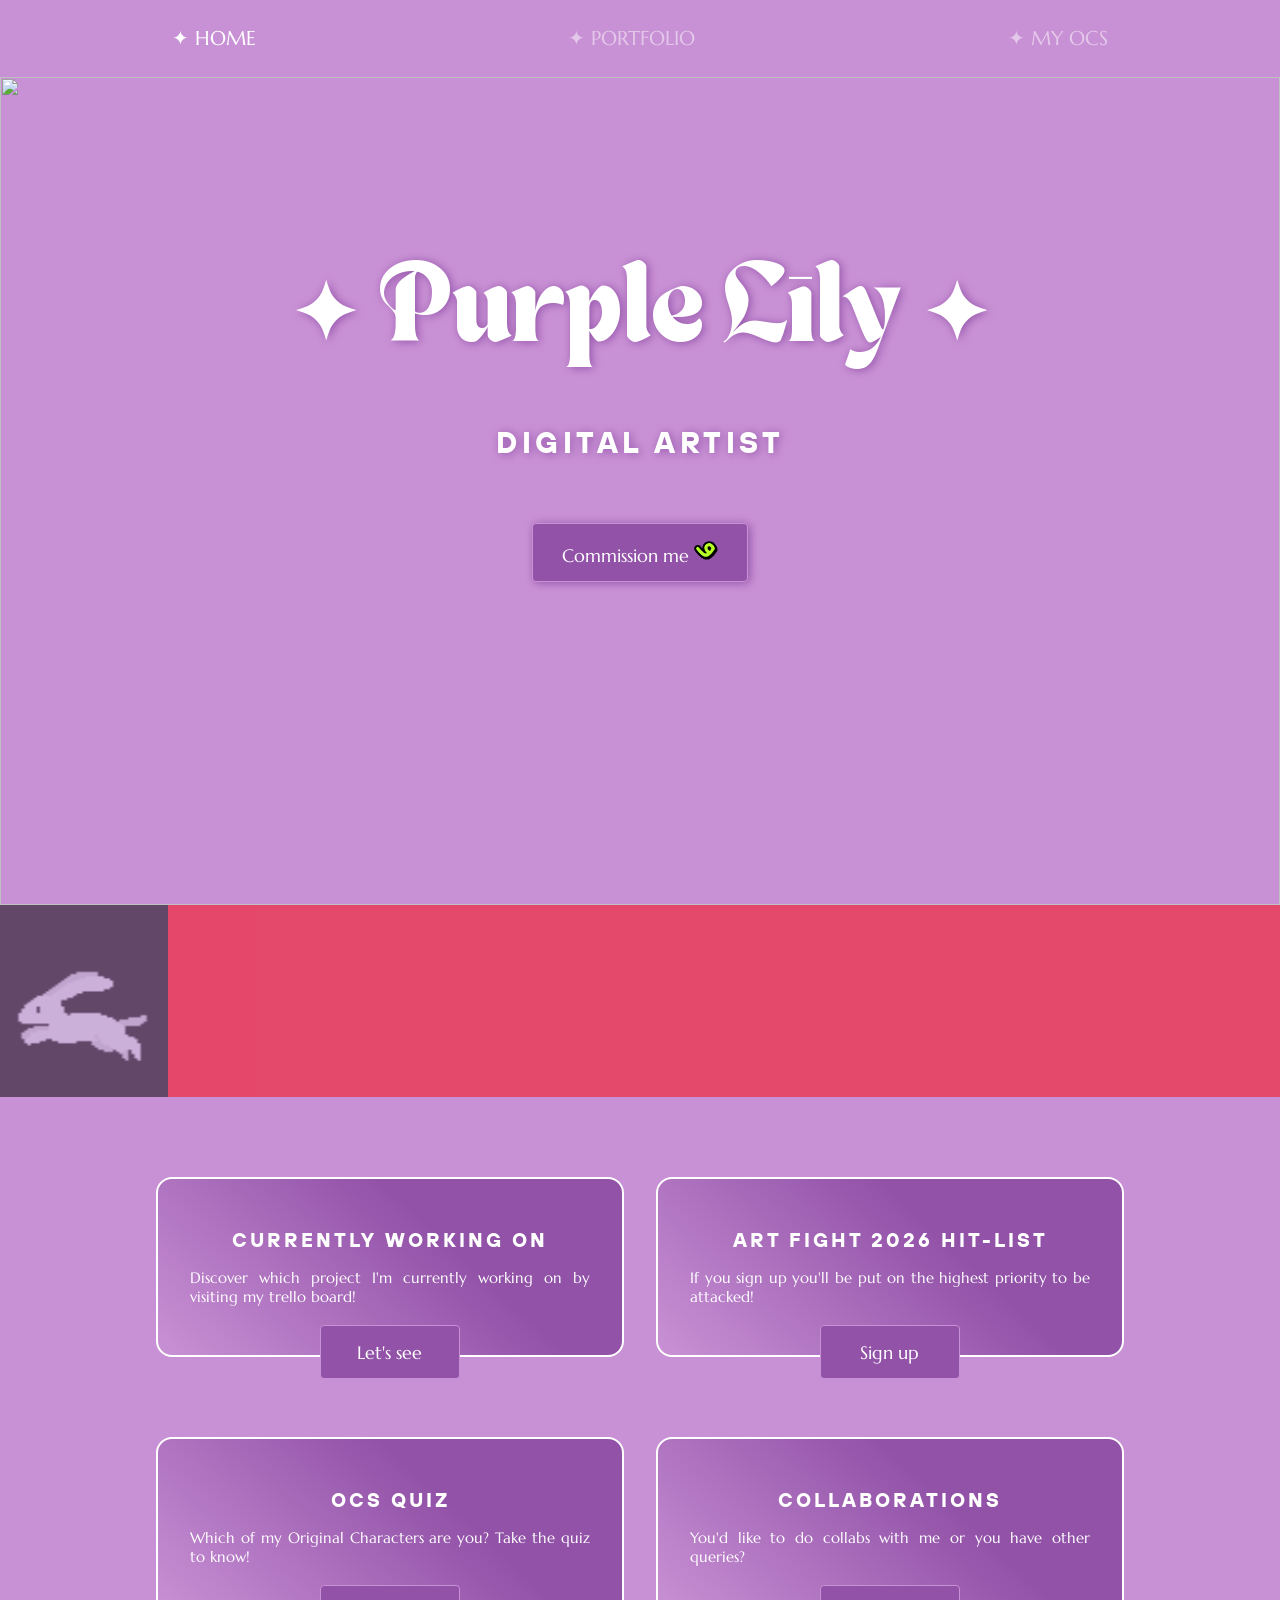
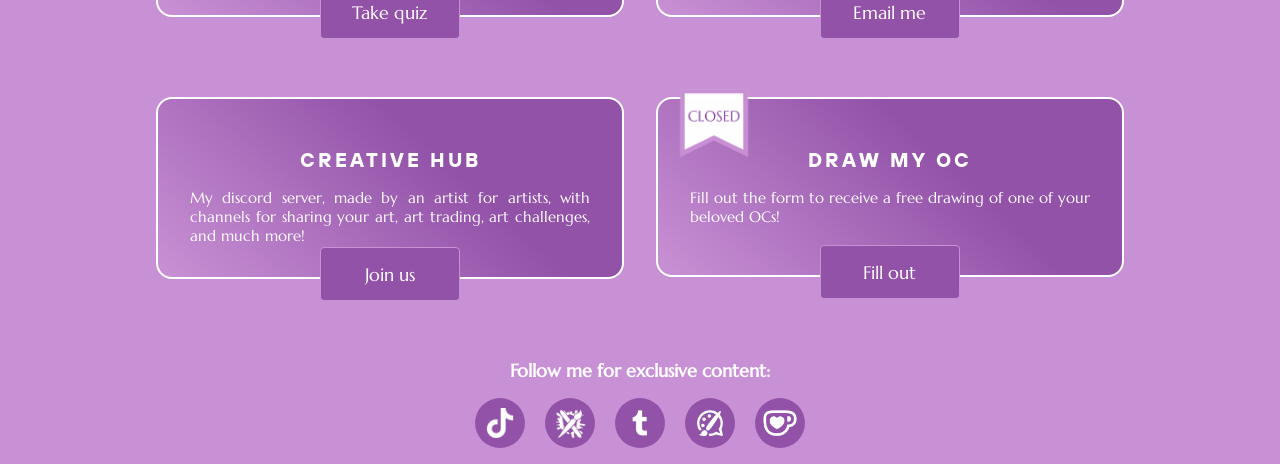
==== main.html @ 92f2af28 "First commit" ====
<!DOCTYPE html>
<html>

<head>
    <link rel="stylesheet" href="styles.css">
    <title>Purple Lily</title>
</head>

<body>

    <!-- MENU-->
    <div class="menu">
        <div class="menu-title menu-box">
            <span class="menu-name"><a class="menu-checked" href="main.html">HOME</a></span>
        </div>
        <div class="menu-title menu-box">
            <span class="menu-name"><a href="portfolio.html">PORTFOLIO</a></span>
        </div>
        <div class="menu-title menu-box">
            <span class="menu-name"><a href="myocs.html">MY OCS</a></span>
        </div>
    </div>

    <!-- HERO-->
    <div class="hero">
        <div class="video-container">
            <img class="video" src="Art/OC_PurpleLily/eyebanner2_PL.gif">
            <!-- <video autoplay muted loop>
                <source src="Art/OC_PurpleLily/eyebanner2_PL.mp4" type="video/mp4"/>
            </video> -->
            <div class="caption">
                <h1 class="main-title center">✦ Purple Lily ✦</h1>
                <h3 class="subtitle center">DIGITAL ARTIST</h3>
                <button title="Commission me" class="button button-text"
                    onclick=" window.open('https://vgen.co/PurpleLily22', '_blank'); return false;">Commission me
                    <img src="Other/VG Icon - default.svg" width="24" height="24">
                </button>
            </div>

        </div>

        <!-- bunny-->
        <div class="play-area">
            <div class="bunny">
                <!-- <img class="bunny_shadow" src="https://s3-us-west-2.amazonaws.com/s.cdpn.io/21542/DemoRpgCharacterShadow.png"> -->
                <img class="bunny_spritesheet bunny_turn" src="Other/bunny-sheet.png" alt="">
            </div>
        </div>
    </div>

    <!-- CARDS: add class "closed" to "card" class if it's closed-->
    <div style="padding-top: 5rem;"></div>
    <div class="card-group">
        <div class="card">
            <div class="card-title">CURRENTLY WORKING ON</div>
            <div class="card-paragraph">Discover which project I'm currently working on by visiting my trello board!
            </div>
            <button title="Currently working on" class="button button-text"
                onclick="window.open('https://trello.com/b/bsj4bfBp/purple-lily', '_blank'); return false;">Let's
                see</button>
        </div>

        <div class="card">
            <div class="card-title">ART FIGHT 2026 HIT-LIST</div>
            <div class="card-paragraph">If you sign up you'll be put on the highest priority to be attacked!</div>
            <button title="Art Fight Hit-list 2026" class="button button-text"
                onclick=" window.open('https://forms.gle/k9vWMu4mTPsKpp8E8', '_blank'); return false;">Sign
                up</button>
        </div>

        <div class="card">
            <div class="card-title">OCS QUIZ</div>
            <div class="card-paragraph">Which of my Original Characters are you? Take the quiz to know!</div>
            <button title="OCs quiz Hub" class="button button-text"
                onclick=" window.open('https://www.quotev.com/quiz/17345073/Which-Purple-Lilys-OCs-are-you'); return false;">Take
                quiz</button>
        </div>

        <div class="card">
            <div class="card-title">COLLABORATIONS</div>
            <div class="card-paragraph">You'd like to do collabs with me or you have other queries?</div>
            <button title="Collaborations" class="button button-text"
                onclick=" window.open('mailto:purple.lily.art22@gmail.com', '_blank'); return false;">Email me</button>
        </div>

        <div class="card closed2">
            <div class="card-title">CREATIVE HUB</div>
            <div class="card-paragraph">My discord server, made by an artist for artists, with channels for sharing your
                art, art trading, art challenges, and much more!</div>
            <button title="Creative Hub" class="button button-text"
                onclick=" window.open('https://discord.com/invite/6mXf2nt3k4', '_blank'); return false;">Join
                us</button>
        </div>

        <div class="card closed">
            <div class="card-title">DRAW MY OC</div>
            <div class="card-paragraph">Fill out the form to receive a free drawing of one of your beloved OCs!</div>
            <button title="Draw my OC" class="button button-text">Fill out</button>
        </div>
    </div>

    <!-- SOCIALS-->
    <div class="socials-bar">
        <h1 class="paragraph center">Follow me for exclusive content:</h1>
        <ul class="example-2">
            <li class="icon-content">
                <a href="https://www.tiktok.com/@purplelily_art" aria-label="TikTok" data-social="TikTok">
                    <div class="filled"></div>
                    <img src="Other/Tiktok.png" width="30" height="30"></img>
                </a>
                <div class="tooltip">TikTok</div>
            </li>
            <li class="icon-content">
                <a href="https://artfight.net/~Purple_Lily22" aria-label="Artfight" data-social="Artfight">
                    <div class="filled"></div>
                    <img src="Other\ArtFight.png" width="50" height="50"></img>
                </a>
                <div class="tooltip">Artfight</div>
            </li>
            <li class="icon-content">
                <a href="https://www.tumblr.com/blog/purplelily22" aria-label="Tumblr" data-social="Tumblr">
                    <div class="filled"></div>
                    <img src="Other/Tumblr.png" width="40" height="40"></img>
                </a>
                <div class="tooltip">Tumblr</div>
            </li>
            <li class="icon-content">
                <a href="https://artfol.app/@purplelily" aria-label="Artfol" data-social="Artfol">
                    <div class="filled"></div>
                    <img src="Other\Artfol.png" width="40" height="40"></img>
                </a>
                <div class="tooltip">Artfol</div>
            </li>
            <li class="icon-content">
                <a href="https://ko-fi.com/purplelily22/shop" aria-label="Kofi" data-social="Kofi">
                    <div class="filled"></div>
                    <img src="Other\Kofi.png" width="38" height="38"></img>
                </a>
                <div class="tooltip">Kofi</div>
            </li>
        </ul>
    </div>


</body>

</html>
---- styles.css ----
@font-face {
    font-family: "TAN New York";
    src: url(Other/Fonts/YAEwfYJNRYY_0.ttf);
}

@font-face {
    font-family: "Marcellus";
    src: url(Other/Fonts/YAEnXArs1iQ_0.ttf);
}

@font-face {
    font-family: "TT Hoves";
    src: url(Other/Fonts/YADK4L2nGbg_0.ttf);
}

:root {

    /* MAIN COLORS */
    --darkpurple: #9252a8;
    --lightpurple: #c991d5;

    /*OCS COLORS */
    --purplelily-col1: var(--darkpurple);
    --purplelily-col2: var(--lightpurple);
    --atohi-col1: #ca6423;
    --atohi-col2: #f7d058;
    --vhimil-col1: #b3ffcf;
    --vhimil-col2: #f7b9f0;
    --achlys-col1: #6a0200;
    --achlys-col2: #d8d8d8;
    --lune-col1: #35339e;
    --lune-col2: #1f1e2c;
    --alex-col1: #92a82d;
    --alex-col2: #2e2e2e;
    --ningxiu-col1: #bb5c94;
    --ningxiu-col2: #ecbfdc;
    --meiying-col1: #957db8;
    --meiying-col2: #341e45;

    /* RADIAL GRADIENTS FOR EACH OC */
    --purplelily-rad: radial-gradient(circle, var(--darkpurple) 0%, var(--lightpurple) 100%);
    --atohi-rad1: radial-gradient(circle, var(--atohi-col1) 0%, var(--atohi-col2) 100%);
    --atohi-rad2: radial-gradient(circle, var(--atohi-col2) 0%, var(--atohi-col1) 100%);
    --vhimil-rad: radial-gradient(circle, var(--vhimil-col1) 0%, var(--vhimil-col2) 100%);
    --achlys-rad: radial-gradient(circle, var(--achlys-col1) 0%, var(--achlys-col2) 100%);
    --lune-rad: radial-gradient(circle, var(--lune-col1) 0%, var(--lune-col2) 100%);
    --alex-rad: radial-gradient(circle, var(--alex-col1) 0%, var(--alex-col2) 100%);
    --ningxiu-rad1: radial-gradient(circle, var(--ningxiu-col1) 0%, var(--ningxiu-col2) 100%);
    --ningxiu-rad2: radial-gradient(circle, var(--ningxiu-col1) 40%, var(--ningxiu-col2) 100%);
    --meiying-rad: radial-gradient(circle, var(--meiying-col1) 0%, var(--meiying-col2) 100%);

    /* LINEAR 43° GRADIENTS FOR EACH OC */
    --purplelily-line: linear-gradient(43deg, var(--darkpurple) 0%, var(--lightpurple) 100%);
    --atohi-line1: linear-gradient(43deg, var(--atohi-col1) 0%, var(--atohi-col2) 100%);
    --atohi-line2: linear-gradient(43deg, var(--atohi-col2) 0%, var(--atohi-col1) 100%);
    --vhimil-line1: linear-gradient(43deg, var(--vhimil-col1) 0%, var(--vhimil-col2) 100%);
    --vhimil-line2: linear-gradient(43deg, var(--vhimil-col2) 0%, var(--vhimil-col1) 100%);
    --achlys-line: linear-gradient(43deg, var(--achlys-col1) 0%, var(--achlys-col2) 100%);
    --lune-line1: linear-gradient(43deg, var(--lune-col1) 0%, var(--lune-col2) 100%);
    --lune-line2: linear-gradient(43deg, var(--lune-col2) 0%, var(--lune-col1) 100%);
    --alex-line1: linear-gradient(43deg, var(--alex-col1) 0%, var(--alex-col2) 100%);
    --alex-line2: linear-gradient(43deg, var(--alex-col2) 0%, var(--alex-col1) 100%);
    --ningxiu-line: linear-gradient(43deg, var(--ningxiu-col1) 0%, var(--ningxiu-col2) 100%);
    --meiying-line1: linear-gradient(43deg, var(--meiying-col1) 0%, var(--meiying-col2) 100%);
    --meiying-line2: linear-gradient(43deg, var(--meiying-col2) 0%, var(--meiying-col1) 100%);

    /* CURSOR: https://sweezy-cursors.com/cursor/plain-purple/ */

}


body {
    background-color: var(--lightpurple);
    margin: 0;
    padding: 0;
    cursor: /*url("Other/Cursor/PurpleCursor.png"),*/ auto;
}

.main-title {
    font-family: "TAN New York";
    font-size: 5rem;
    color: white;
    margin-top: 8rem;
}

.title {
    font-family: "TAN New York";
    font-size: 40px;
    color: white;
    margin-top: 4rem;
    margin-left: 12rem;
}


/* From Uiverse.io by satyamchaudharydev */
/* inspired form gumroad website */
.button {
    --hover-text: black;
    color: white;
    cursor: /*url("Other/Cursor/PurplePointer.png"),*/ pointer;
    border: 0.063rem solid var(--lightpurple);
    border-radius: 4px;
    padding: 0.8em 1.6em;
    background: var(--darkpurple);
    transition: 0.2s;
    margin-top: 2rem;
}


.button:hover {
    color: var(--hover-text);
    transform: translate(-0.25rem, -0.25rem);
    background: var(--lightpurple);
    border: 0.063rem solid var(--darkpurple);
    box-shadow: 0.25rem 0.25rem var(--darkpurple);
}

.button:active {
    transform: translate(0);
    box-shadow: none;
}

.button-text {
    font-family: "Marcellus";
    color: white;
    font-size: 18px;
}


.paragraph {
    font-family: "Marcellus";
    color: white;
    font-size: 18px;
}


br {
    display: block;
    margin: 4px 0;
}

.mini-title {
    font-family: "Marcellus";
    color: white;
    font-size: 22px;
    margin-bottom: 0.5rem;
}

.gallery-paragraph {
    font-family: "Marcellus";
    font-size: 24px;
    color: var(--darkpurple);
    margin-top: 1.5rem;
}

.menu {
    display: flex;
    flex-direction: row;
    justify-content: space-around;
    flex-wrap: wrap;
    padding: 1rem;
}

.menu-box {
    margin: auto;
    /* width: 50%; */
    padding: 10px;
    /* text-align: center; */
}


.menu-title {
    font-family: "Marcellus";
    color: rgba(255, 255, 255, 0.5);
    font-size: 1.25rem;
    text-decoration: none;

    .menu-name a::before {
        content: '✦ ';
    }
}

@media (width < 165px) {
    .menu-title .menu-name a::before {
        display: none;
    }
}

.menu-checked {
    text-decoration: none;
    color: white;
}

a {
    text-decoration: none;
    color: rgba(255, 255, 255, 0.5);
}

a:hover {
    text-decoration: none;
    color: white;
}


.subtitle {
    font-family: "TT Hoves";
    font-weight: 400;
    font-size: 30px;
    letter-spacing: 0.15em;
    color: rgb(255, 255, 255);
}

.center {
    text-align: center;
}


.video-container {
    height: 92vh;
    position: relative;
}

.video-container .video {
    height: 100%;
    width: 100%;
    position: absolute;
    object-fit: cover;
    z-index: 0;
}

.video-container .caption {
    z-index: 1;
    position: relative;
    text-align: center;
    padding: 10px;
    padding-top: 55px;
    filter: drop-shadow(0.15em 0.1em 0.3em var(--darkpurple));

    .img {
        vertical-align: middle;
        margin: 0px 2px;
    }
}

.socials-bar {
    margin-top: 2rem;
}

.gallery {
    margin: auto;
    padding: 0.6rem;
    display: flex;
    flex-direction: column;
}

/* Responsive layout - makes a two column-layout instead of four columns */
@media screen and (max-width: 800px) {
    .column {
        flex: 50%;
        max-width: 50%;
    }
}

/* Responsive layout - makes the two columns stack on top of each other instead of next to each other */
@media screen and (max-width: 600px) {
    .column {
        flex: 100%;
        max-width: 100%;
    }
}

.gallery-row {
    display: flex;
    padding: 0 0.5rem;
    margin: 1rem;

    img {
        width: 100%;
    }

    img:hover {
        transform: scale(1.08);
        transition: all 0.2s ease;
    }
}

.gallery-column {
    flex: 25%;
    max-width: 25%;
    padding: 0 4px;
}

.gallery-column img {
    margin-top: 8px;
    vertical-align: middle;
    width: 100%;
}


.portfolio {
    max-width: 50rem;
    height: auto;
}

.gallery-item {
    background-color: white;
    margin: 0;
    margin-top: 1rem;
    padding: 1rem;

    .figure {
        height: 100%;
        display: flex;
        flex-direction: column;
        justify-content: space-between;

        img {
            object-fit: contain;
        }
    }

}

.gallery img {
    inline-size: 100%;
    block-size: 100%;
    object-fit: cover;
}

.gif-frames-container {
    display: flex;
    flex-direction: row;
    flex-wrap: wrap;
    justify-content: center;
    gap: 1rem;
}

.gif-frames {
    display: flex;
    flex-direction: column;
    gap: 0.3rem;

    img {
        height: 8rem;
        width: auto;
    }
}


/* From Uiverse.io by wilsondesouza */
ul {
    list-style: none;
}

.example-2 {
    display: flex;
    justify-content: center;
    align-items: center;
    padding-left: 0;
}

.example-2 .icon-content {
    margin: 0 10px;
    position: relative;
}

.example-2 .icon-content .tooltip {
    position: absolute;
    top: -30px;
    left: 50%;
    transform: translateX(-50%);
    color: white;
    padding: 6px 10px;
    border-radius: 5px;
    opacity: 0;
    visibility: hidden;
    font-size: 14px;
    font-family: "Marcellus";
    transition: all 0.3s ease;
}

.example-2 .icon-content:hover .tooltip {
    opacity: 1;
    visibility: visible;
    top: -50px;
}

.example-2 .icon-content a {
    position: relative;
    overflow: hidden;
    display: flex;
    justify-content: center;
    align-items: center;
    width: 50px;
    height: 50px;
    border-radius: 50%;
    color: #4d4d4d;
    background-color: var(--darkpurple);
    transition: all 0.3s ease-in-out;
}

.example-2 .icon-content a:hover {
    box-shadow: 3px 2px 45px 0px rgb(0 0 0 / 12%);
}

.example-2 .icon-content a img {
    position: relative;
    z-index: 1;
}

.example-2 .icon-content a svg {
    position: relative;
    z-index: 1;
    width: 30px;
    height: 30px;
}

.example-2 .icon-content a:hover {
    color: white;
}

.example-2 .icon-content a .filled {
    position: absolute;
    top: auto;
    bottom: 0;
    left: 0;
    width: 100%;
    height: 0;
    background-color: #000;
    transition: all 0.3s ease-in-out;
}

.example-2 .icon-content a:hover .filled {
    height: 100%;
}

.example-2 .icon-content a[data-social="TikTok"] .filled,
.example-2 .icon-content a[data-social="TikTok"]~.tooltip {
    background-color: #24262a;
}

.example-2 .icon-content a[data-social="Artfight"] .filled,
.example-2 .icon-content a[data-social="Artfight"]~.tooltip {
    background-color: #5ac8e9;
}

.example-2 .icon-content a[data-social="Tumblr"] .filled,
.example-2 .icon-content a[data-social="Tumblr"]~.tooltip {
    background-color: #1c3561;
}

.example-2 .icon-content a[data-social="Artfol"] .filled,
.example-2 .icon-content a[data-social="Artfol"]~.tooltip {
    background: linear-gradient(#ff9ca5,
            #ec7480);
}

.example-2 .icon-content a[data-social="Kofi"] .filled,
.example-2 .icon-content a[data-social="Kofi"]~.tooltip {
    background-color: #ff5a16;
}

.about-group {
    display: flex;
    flex-wrap: wrap;
    justify-content: center;
    gap: 1rem;
    position: relative;
}

.card-group {
    display: flex;
    justify-content: center;
    align-items: start;
    flex-wrap: wrap;
    gap: 2rem;
    /* padding-top: 5rem; */

    .about {
        display: grid;
        grid-template-areas:
            "left-top      right"
            "left-bottom   right";

        grid-template-rows: min-content 1fr;
        gap: 1.5rem;

        .right {
            grid-area: right;
        }

        .left-top {
            grid-area: left-top;
        }


        .left-bottom {
            grid-area: left-bottom;
        }
    }

}

.ocs-card-group {
    margin-bottom: 4rem;
}


.card {
    --card-bg-color-1: var(--darkpurple);
    --card-bg-color-2: var(--lightpurple);
    /* width: 450px; */
    /* height: 174px; */
    border-radius: 1rem;
    /* background-color: var(--darkpurple); */
    /* background-image:linear-gradient(43deg,var(--lightpurple) 0%, var(--darkpurple) 63%, var(--darkpurple) 100%); */
    background-color: var(--card-bg-color-1);
    background-image: linear-gradient(43deg, var(--card-bg-color-2) 0%, var(--card-bg-color-1) 63%, var(--card-bg-color-1) 100%);
    border: 2px solid white;
    /* margin: 50px; */
    margin-bottom: 3rem;
    padding: 2rem;
    position: relative;
    min-height: 7rem;
    max-width: 25rem;
    z-index: 0;

    button {
        --width-perc: 30%;
        position: absolute;
        bottom: -1.5rem;
        width: var(--width-perc);
        left: calc(50% - var(--width-perc)/2);

        /* border-color: white; */
    }
}

.card-title {
    font-family: "TT Hoves";
    font-weight: 600;
    font-size: 1.25rem;
    letter-spacing: 0.15em;
    color: white;
    text-align: center;
    padding: 1rem;
}

.card-paragraph {
    font-family: "Marcellus";
    color: white;
    font-size: 15px;
    /* margin-left: 37px;
    margin-right: 37px;
    margin-bottom: 0px; */
    text-align: justify;
}

.closed:after {
    width: 6rem;
    height: 6rem;
    position: absolute;
    z-index: 1;
    background-image: url('Other/ClosedSign.png');
    background-size: 6rem 6rem;
    content: '';
    /* content-visibility: hidden; */
    left: 0.5rem;
    top: -1.5rem;

}

.oc-card {
    --color1: var(--lightpurple);
    --color2: var(--darkpurple);
    width: 28rem;
    /* height: 14rem; */
    border-radius: 1rem;
    background-color: var(--color2);
    background-image: linear-gradient(43deg, var(--color1) 30%, var(--color2) 100%);
    border: 2px solid white;
    /* margin: 2rem; */
    max-height: 15rem;
    overflow: hidden;

    img {
        max-height: 10rem;
        border-radius: .9rem;
        border-top-left-radius: 0;
        border-top-right-radius: 0;
        width: 100%;
        /* height: 80%; */
        object-fit: cover;
        display: block;

    }
}

.oc-title {
    font-family: "TAN New York";
    font-size: 40px;
    color: white;
    margin-top: 0rem;
    /* margin-left: 12rem; */
}

.title-bar {
    display: flex;
    flex-wrap: wrap;
    align-items: center;
    justify-content: space-evenly;

    padding-top: 4rem;


}

.info-group {
    img {
        width: 60rem;
        height: 21rem;
        object-fit: cover;
    }
}

.purplelily {
    .oc-title {
        color: white;
        padding-top: 4rem;
    }

    .mini-title,
    .paragraph {
        color: white;
    }

    .oc-bg {
        background: var(--purplelily-rad);
    }

    .oc-card {
        background-image: var(--purplelily-line);
    }

    button {
        color: white;
        background: var(--purplelily-line);
        box-shadow: inset 0 0 1.6em -0.6em var(--purplelily-col2);
        border: 0.063rem solid var(--purplelily-col1);
    }

    .btn-img {
        filter: invert(42%) sepia(13%) saturate(2189%) hue-rotate(240deg) brightness(89%) contrast(91%);
    }

    .horizontal-card {
        background-color: var(--purplelily-col1);
        background-image: var(--purplelily-line);
        border: 0.125rem solid white;
    }

    .vertical-card {
        border: 0.125rem solid white;
        background-color: var(--purplelily-col1);
        background-image: var(--purplelily-rad);
    }

    .bubble {
        color: white;
        background: var(--purplelily-line);

        position: absolute;
        top: 1.3rem;
        right: 30rem;
    }

    .bubble:after {
        border-color: var(--purplelily-col1) transparent transparent transparent;
    }

    /* .info-group {
    display: flex;
    justify-content: center;
    align-items: center;

    img {
        width: 60rem;
        height: 21rem;
        object-fit: cover;
    }
} */



    .info-group {
        /* container: info-g / inline-size; */
        gap: 2rem;
        display: flex;
        flex-wrap: wrap;
        align-items: center;
        justify-content: center;

        img {
            width: 60vw;
            /* min-width: 30rem; */
            object-fit: scale-down;
        }
    }

    .fun-fact-group {
        display: flex;
        gap: 2rem;

        .refsheet {
            height: 26rem;
        }
    }
}

.atohi {

    .oc-title {
        color: black;
        padding-top: 4rem;
    }

    .mini-title,
    .paragraph,
    .card-title {
        color: black;
    }

    .oc-bg {
        background: var(--atohi-rad1);
    }

    .oc-card {
        background-image: var(--atohi-line1);
    }

    button {
        color: black;
        background: var(--atohi-line2);
        box-shadow: inset 0 0 1.6em -0.6em var(--atohi-col1);
        border: 0.063rem solid var(--atohi-col2);
    }

    .btn-img {
        filter: invert(53%) sepia(36%) saturate(5625%) hue-rotate(355deg) brightness(87%) contrast(79%);
    }

    .horizontal-card {
        background-color: var(--atohi-col1);
        background-image: var(--atohi-line1);
        border: 0.125rem solid black;
    }

    .vertical-card {
        border: 0.125rem solid black;
        background-color: var(--atohi-col1);
        background-image: var(--atohi-rad2);
    }

    .bubble {
        color: black;
        background: var(--atohi-line1);

        position: absolute;
        top: 1.3rem;
        right: 30rem;
    }

    .bubble:after {
        border-color: var(--atohi-col1) transparent transparent transparent;
    }

    .info-group {
        gap: 2rem;
    }

    .fun-fact-group {
        display: flex;
        gap: 2rem;

        img {
            height: 36rem;
        }
    }

}

.vhimil {
    .oc-title {
        color: black;
        padding-top: 4rem;
    }

    .mini-title,
    .paragraph,
    .card-title {
        color: black;
    }

    .oc-bg {
        background: var(--vhimil-rad);
    }

    .oc-card {
        background: var(--vhimil-rad);
    }

    button {
        color: black;
        background: var(--vhimil-line2);
        box-shadow: inset 0 0 1.6em -0.6em var(--vhimil-col2);
        border: 0.063rem solid var(--vhimil-col1);
    }

    .btn-img {
        filter: invert(89%) sepia(14%) saturate(1889%) hue-rotate(281deg) brightness(110%) contrast(94%);
    }

    .horizontal-card {
        background-color: var(--vhimil-col1);
        background-image: var(--vhimil-line1);
        border: 0.125rem solid black;
    }

    .vertical-card {
        border: 0.125rem solid black;
        background-color: var(--vhimil-col1);
        background-image: var(--vhimil-rad);
    }

    .bubble {
        color: black;
        background: var(--vhimil-line1);
        position: absolute;
        top: 1.3rem;
        right: 30rem;
    }

    .bubble:after {
        border-color: var(--vhimil-col1) transparent transparent transparent;
    }

    .info-group {
        gap: 2rem;
    }

    .fun-fact-group {
        display: flex;
        gap: 2rem;

        img {
            height: 30rem;
        }
    }

}

.ning-xiu {

    .oc-title {
        color: white;
        padding-top: 4rem;
    }

    .mini-title,
    .paragraph {
        color: white;
    }

    .oc-bg {
        background: var(--ningxiu-rad1);
    }

    .oc-card {
        background: var(--ningxiu-rad2);
    }

    button {
        color: white;
        background: var(--ningxiu-line2);
        box-shadow: inset 0 0 1.6em -0.6em var(--ningxiu-col2);
        border: 0.063rem solid var(--ningxiu-col1);
    }

    .btn-img {
        filter: invert(52%) sepia(11%) saturate(2356%) hue-rotate(272deg) brightness(83%) contrast(85%);
    }

    .horizontal-card {
        background-color: var(--ningxiu-col1);
        background-image: var(--ningxiu-line);
        border: 0.125rem solid white;
    }

    .vertical-card {
        border: 0.125rem solid white;
        background-color: var(--ningxiu-col1);
        background-image: var(--ningxiu-rad2);
    }

    .bubble {
        background: var(--ningxiu-line);
        position: absolute;
        top: 1.3rem;
        right: 30rem;
    }

    .bubble:after {
        border-color: var(--ningxiu-col1) transparent transparent transparent;
    }

    .info-group {
        gap: 2rem;
    }

    .fun-fact-group {
        display: flex;
        gap: 2rem;

        img {
            height: 30rem;
        }
    }
}

.mei-ying {
    .oc-title {
        color: white;
        padding-top: 4rem;
    }

    .mini-title,
    .paragraph {
        color: white;
    }

    .oc-bg {
        background: var(--meiying-rad);
    }

    .oc-card {
        background: var(--meiying-rad);
    }

    button {
        color: white;
        background: var(--meiying-line2);
        box-shadow: inset 0 0 1.6em -0.6em var(--meiying-col2);
        border: 0.063rem solid var(--meiying-col1);
    }

    .btn-img {
        filter: invert(12%) sepia(63%) saturate(855%) hue-rotate(236deg) brightness(92%) contrast(94%);
    }

    .horizontal-card {
        background-color: var(--meiying-col1);
        background-image: var(--meiying-line1);
        border: 0.125rem solid white;
    }

    .vertical-card {
        border: 0.125rem solid white;
        background-color: var(--meiying-col1);
        background-image: var(--meiying-rad);
    }

    .bubble {
        background: var(--meiying-line1);
        position: absolute;
        top: 1.3rem;
        right: 30rem;
    }

    .bubble:after {
        border-color: var(--meiying-col1) transparent transparent transparent;
    }

    .info-group {
        gap: 2rem;
    }

    .fun-fact-group {
        display: flex;
        gap: 2rem;

        img {
            height: 30rem;
        }
    }

}



.achlys {
    .oc-title {
        color: white;
        padding-top: 4rem;
    }

    .mini-title,
    .paragraph {
        color: white;
    }

    .oc-bg {
        background: var(--achlys-rad);
    }

    .oc-card {
        background: var(--achlys-rad);
    }

    button {
        color: white;
        background: var(--achlys-line);
        box-shadow: inset 0 0 1.6em -0.6em var(--achlys-col2);
        border: 0.063rem solid var(--achlys-col1);
    }

    .btn-img {
        filter: invert(10%) sepia(36%) saturate(5941%) hue-rotate(350deg) brightness(102%) contrast(115%);
    }

    .horizontal-card {
        background-color: var(--achlys-col1);
        background-image: var(--achlys-line);
        border: 0.125rem solid white;
    }

    .vertical-card {
        border: 0.125rem solid white;
        background-color: var(--achlys-col1);
        background-image: var(--achlys-rad);
    }

    .bubble {
        background: var(--achlys-line);
        position: absolute;
        top: 1.3rem;
        right: 30rem;
    }

    .bubble:after {
        border-color: var(--achlys-col1) transparent transparent transparent;
    }

    .info-group {
        gap: 2rem;
    }

    .fun-fact-group {
        display: flex;
        gap: 2rem;

        img {
            height: 30rem;
        }
    }

}

.lune {
    .oc-title {
        color: white;
        padding-top: 4rem;
    }

    .mini-title,
    .paragraph {
        color: white;
    }

    .oc-bg {
        background: var(--lune-rad);
    }

    .oc-card {
        background: var(--lune-rad);
    }

    button {
        color: white;
        background: var(--lune-line2);
        box-shadow: inset 0 0 1.6em -0.6em var(--lune-col1);
        border: 0.063rem solid var(--lune-col1);
    }

    .btn-img {
        filter: invert(9%) sepia(30%) saturate(751%) hue-rotate(205deg) brightness(91%) contrast(91%);
    }

    .horizontal-card {
        background-color: var(--lune-col1);
        background-image: var(--lune-line1);
        border: 0.125rem solid white;
    }

    .vertical-card {
        border: 0.125rem solid white;
        background-color: var(--lune-col1);
        background-image: var(--lune-rad);
    }

    .bubble {
        background: var(--lune-line1);
        position: absolute;
        top: 1.3rem;
        right: 30rem;
    }

    .bubble:after {
        border-color: var(--lune-col1) transparent transparent transparent;
    }

    .info-group {
        gap: 2rem;
    }

    .fun-fact-group {
        display: flex;
        gap: 2rem;

        img {
            height: 30rem;
        }
    }

}

.alex {
    .oc-title {
        color: white;
        padding-top: 4rem;
    }

    .mini-title,
    .paragraph {
        color: white;
    }

    .oc-bg {
        background: var(--alex-rad);
    }

    .oc-card {
        background: var(--alex-rad);
    }

    button {
        color: white;
        background: var(--alex-line2);
        box-shadow: inset 0 0 1.6em -0.6em var(--alex-col1);
        border: 0.063rem solid var(--alex-col1);
    }

    .btn-img {
        filter: invert(12%) sepia(37%) saturate(17%) hue-rotate(5deg) brightness(101%) contrast(86%);
    }

    .horizontal-card {
        background-color: var(--alex-col1);
        background-image: var(--alex-line1);
        border: 0.125rem solid white;
    }

    .vertical-card {
        border: 0.125rem solid white;
        background-color: var(--alex-col1);
        background-image: var(--alex-rad);
    }

    .bubble {
        background: var(--alex-line1);
        position: absolute;
        top: 1.3rem;
        right: 30rem;
    }

    .bubble:after {
        border-color: var(--alex-col1) transparent transparent transparent;
    }

    .info-group {
        gap: 2rem;
    }

    .fun-fact-group {
        display: flex;
        gap: 2rem;

        img {
            height: 30rem;
        }
    }



    .oc-card {
        background: var(--alex-rad);
    }

    button {
        color: white;
        background: var(--alex-line2);
        box-shadow: inset 0 0 1.6em -0.6em var(--alex-col1);
        border: 0.063rem solid var(--alex-col1);
    }

    .btn-img {
        filter: invert(12%) sepia(37%) saturate(17%) hue-rotate(5deg) brightness(101%) contrast(86%);
    }

}

.newgallery{
    margin: 1.25rem;

    border-radius: 1rem;
    background-color: var(--darkpurple);
    background-image: var(--purplelily-rad);
    border: 2px solid white;

    padding: 0.25rem;
}


.emotes {
    display: grid;
    /* width: auto; */
    /* height: auto; */
    margin: 1.25rem;

    border-radius: 1rem;
    background-color: var(--darkpurple);
    background-image: var(--purplelily-rad);
    border: 2px solid white;

    grid-template-columns: repeat(auto-fill, 170px);
    justify-content: space-around;
    gap: 1rem;

    padding: 1.35rem;

}

.emotes img {
    object-fit: cover;
    width: 10rem;
}


.emotes img:hover {
    transform: scale(1.2);
    transition: all 0.3s ease;
}


.banner-container {
    margin-top: 80px;

    .buttons {
        position: relative;
        display: flex;
        flex-wrap: wrap;
        flex-direction: row;
        justify-content: space-around;
        align-items: center;
    }

    .buttons button:last-child {
        /* flex-grow: 1; */
        position: absolute;
        right: 5%;

        @media (width < 700px) {
            position: relative;
        }
    }
}

.banner-container video {
    width: 100%;
    height: 60%;
    position: absolute;
    object-fit: cover;
    z-index: 0;
}

.banner-title {
    font-family: "TAN New York";
    font-size: 5vw;
    color: white;
    margin-top: 2vh;
}

.banner-container .caption {
    z-index: 1;
    position: relative;
    text-align: center;
    padding: 10px;
    padding-top: 55px;
    filter: drop-shadow(0.15em 0.1em 0.3em var(--darkpurple));
}


/* From Uiverse.io by adamgiebl */
.cssbuttons-io-button {
    --btn-bg: var(--darkpurple);
    --btn-border: var(--darkpurple);
    --btn-shadow: var(--darkpurple);
    border: 0.063rem solid var(--btn-border);
    background: var(--btn-bg);
    border-radius: 4px;
    padding: 0.8em 1.6em;
    color: white;
    font-family: "Marcellus";
    font-size: 18px;
    /* From Uiverse.io by adamgiebl 
    padding: 0.35em;
    padding-left: 1.2em;
    border-radius: 0.9em;
    border: none;
    margin-left: 86%;*/
    display: flex;
    align-items: center;
    box-shadow: inset 0 0 1.6em -0.6em var(--btn-shadow);
    overflow: hidden;
    position: relative;
    height: 2.8em;
    padding-right: 3.3em;
    cursor: /*url("Other/Cursor/PurplePointer.png"),*/ pointer;
    margin-top: 2rem;
}

.cssbuttons-io-button .icon {
    background: white;
    margin-left: 1em;
    position: absolute;
    display: flex;
    align-items: center;
    justify-content: center;
    height: 2.2em;
    width: 2.2em;
    border-radius: 4px;
    /* From Uiverse.io by adamgiebl
    border-radius: 0.7em; 
    box-shadow: 0.1em 0.1em 0.6em 0.2em var(--btn-shadow);*/
    right: 0.3em;
    transition: all 0.3s;
}

.cssbuttons-io-button:hover .icon {
    width: calc(100% - 0.6em);
}

.cssbuttons-io-button .icon svg {
    width: 1.1em;
    transition: transform 0.3s;
}

.cssbuttons-io-button:hover .icon svg {
    transform: translateX(0.1em);
}

.cssbuttons-io-button:active .icon {
    transform: scale(0.95);
}

.tag-box {
    display: inline-flex;
    flex-wrap: wrap;
    justify-content: center;
    align-items: center;
    margin-left: 14rem;
    margin-bottom: 1.25rem;

    .mini-title {
        font-size: 1.05rem;
    }
}

.tag {
    border-radius: 1rem;
    background-color: var(--darkpurple);
    background-image: linear-gradient(43deg, var(--lightpurple) 0%, var(--darkpurple) 63%, var(--darkpurple) 100%);
    border: 0.125rem solid white;
    margin-left: 1.25rem;
    color: white;
    padding: 0.5rem 1rem;

    display: inline-flex;
    justify-content: center;
    align-items: center;
    cursor: /*url("Other/Cursor/PurplePointer.png"),*/ pointer;
}

/* DA RIFARE */
.horizontal-card {
    --horiz-card-width: 45rem;
    --horiz-card-height: auto;

    width: var(--horiz-card-width);
    height: var(--horiz-card-height);
    border-radius: 1rem;
    background-color: var(--darkpurple);
    background-image: linear-gradient(90deg, var(--darkpurple) 0%, var(--lightpurple) 100%);
    border: 2px solid white;
    margin-bottom: 2rem;
    padding: 1.5rem;

    .pl-profile {
        width: 14rem;
        height: 14rem;
        border-radius: 100%;
        z-index: 0;
    }

    .pl-hairpalette {
        width: 29rem;
        height: 6rem;
        padding-top: 1rem;
    }
}

.fanart-submit {
    --horiz-card-width: 15.2rem;
    --horiz-card-height: 1rem;
}

.three-left-old {
    display: grid;
    grid-template-areas: "left-top      right"
        "left-bottom   right";

    grid-template-rows: min-content 1fr;
    gap: 1.5rem;

    .right {
        grid-area: right;
    }

    .left-top {
        grid-area: left-top;
    }

    .left-bottom {
        grid-area: left-bottom;
    }
}


/* .gallery-figure { */

.three-left {
    margin-top: 1rem;


    display: flex;
    flex-direction: row;
    gap: 1rem;
    align-items: stretch;

    figure {
        background-color: white;
        padding: 1rem;

        display: grid;
        place-content: center;

        img {
            display: block;
            width: 100%;
            object-fit: cover;
        }

    }

    .right-side {
        margin: 0;
        flex: 1;

        display: grid;
    }

    .left-side {
        flex: 1;

        display: flex;
        flex-direction: column;
        gap: 1rem;
    }
}


figure {
    /* outline: 1px solid red; */
    /* background-color: yellow; */
    margin: 0;
    padding: 0;
    /* height: 100%; */
}

.three-right {
    display: grid;
    grid-template-areas: "left right-top"
        "left right-bottom";
    grid-template-columns: 1.5fr 1fr;
    gap: .5rem;

    .left {
        grid-area: left;

        figure {
            height: 100%;
        }
    }

    .right-top {
        grid-area: right-top;
    }

    .right-bottom {
        grid-area: right-bottom;
    }
}


.three-emotes {
    display: grid;
    grid-template-areas: "item-1 . "
        ". item-2"
        "item-3 ."

}

.three-emotes img {
    width: 4rem;
    height: 4rem;
}

.emotes3:hover {
    transform: scale(1.2);
}

.fun-fact-group {
    display: flex;
    justify-content: center;
    align-items: center;
    padding-top: 2rem;
}


.vertical-card {
    width: 15rem;
    height: auto;
    border-radius: 1rem;
    background-color: var(--darkpurple);
    background-image: linear-gradient(180deg, var(--darkpurple) 0%, var(--lightpurple) 100%);
    border: 2px solid white;
    padding: 1rem;
}

.emotes-line {
    display: flex;
    justify-content: space-around;

    img {
        width: 5rem;
        height: 5rem;
    }
}

html {
    scroll-behavior: smooth;
    box-sizing: border-box;
}

.color-palette {
    display: flex;
    flex-direction: row;
    justify-content: space-around;
    flex-wrap: wrap;
    padding-bottom: 2rem;
}

.pl-profile-pic:hover .bubble {
    opacity: 1;
    transition: 0.5s;
}

.bubble {
    position: relative;
    background: var(--lightpurple);
    background-image: var(--purplelily-line);
    color: white;
    line-height: 2.875rem;
    text-align: center;
    width: 103px;
    height: 48px;
    border-radius: 10px;
    padding: 0px;

    z-index: 1;
    opacity: 0;
}

.bubble:after {
    content: '';
    position: absolute;
    display: block;
    width: 0;
    z-index: 1;
    border-style: solid;
    border-width: 20px 18px 0 0;
    border-color: var(--darkpurple) transparent transparent transparent;
    bottom: -20px;
    left: 19%;
    margin-left: -9px;
}


/*QUIZ*/

.quiz {
    display: flex;
    flex-direction: column;
    justify-content: center;
}

.question-bar {
    display: flex;
    flex-direction: row;
    align-items: center;
    width: 30rem;
}

.progressBar-container {
    width: 20rem;
    height: 2rem;
    border: 0.1rem solid white;
    border-radius: 0.5rem;
    margin-left: 1rem;

    .progressBar {
        background-color: var(--darkpurple);
        width: 50%;
        height: 2rem;
    }
}

.choice-group {
    border-radius: 1rem;
    background-image: var(--purplelily-rad);
    border: 0.3rem solid var(--darkpurple);
    padding: 1.5rem;
    max-width: 25rem;
    margin-top: 1rem;
}


.question {
    display: flex;
    justify-content: center;
}

.choice-icon {
    width: 3rem;
    height: 3rem;
    border-radius: 100%;
    border: 0.1rem solid white;
    background-color: var(--achlys-col1);
}

.choice-container {
    display: flex;
    justify-content: center;
    margin-bottom: 0.5rem;
    width: 100%;
    border: 0.1rem solid white;
    background-color: var(--darkpurple);
    border-radius: 0.5rem;
    padding: 0.3rem;
    text-align: center;
    max-width: 24rem;
}

.choice-container:hover {
    background-color: var(--lightpurple);
}

.chart {
    display: flex;
    align-items: center;
    justify-content: center;
    width: 50rem;
    height: 50rem;
}


.hero {
    margin-bottom: calc(4rem * var(--pixel-size));
}

.play-area {
    background-color: red;
    opacity: 50%;
    z-index: 10;
}

.bunny {
    --pixel-size: 3;
    width: calc(3.5rem * var(--pixel-size));
    height: calc(4rem * var(--pixel-size));
    overflow: hidden;
    image-rendering: optimizeSpeed;
    position: relative;
    background-color: black;
}

.bunny_spritesheet {
    animation: movebunny 0.5s steps(4) infinite;
    width: calc(3.5rem * 4 * var(--pixel-size));
    height: calc(5rem * 4 * var(--pixel-size));
    position: absolute;
}

@keyframes movebunny {
    from {
        transform: translate3d(0px, 0, 0);
    }

    to {
        transform: translate3d(-100%, 0, 0);
    }
}

.bunny_shadow {
    position: absolute;
    width: calc(70px * var(--pixel-size));
    height: calc(52px * var(--pixel-size));
    opacity: 50%;
}

.bunny_turn {
    top: calc(-53px * 2 * var(--pixel-size));
}


.vertical-card .paragraph p {
    margin-bottom: .5rem;

}

ul.starred {
    padding-left: 1rem;
    list-style-type: "✦ ";
}
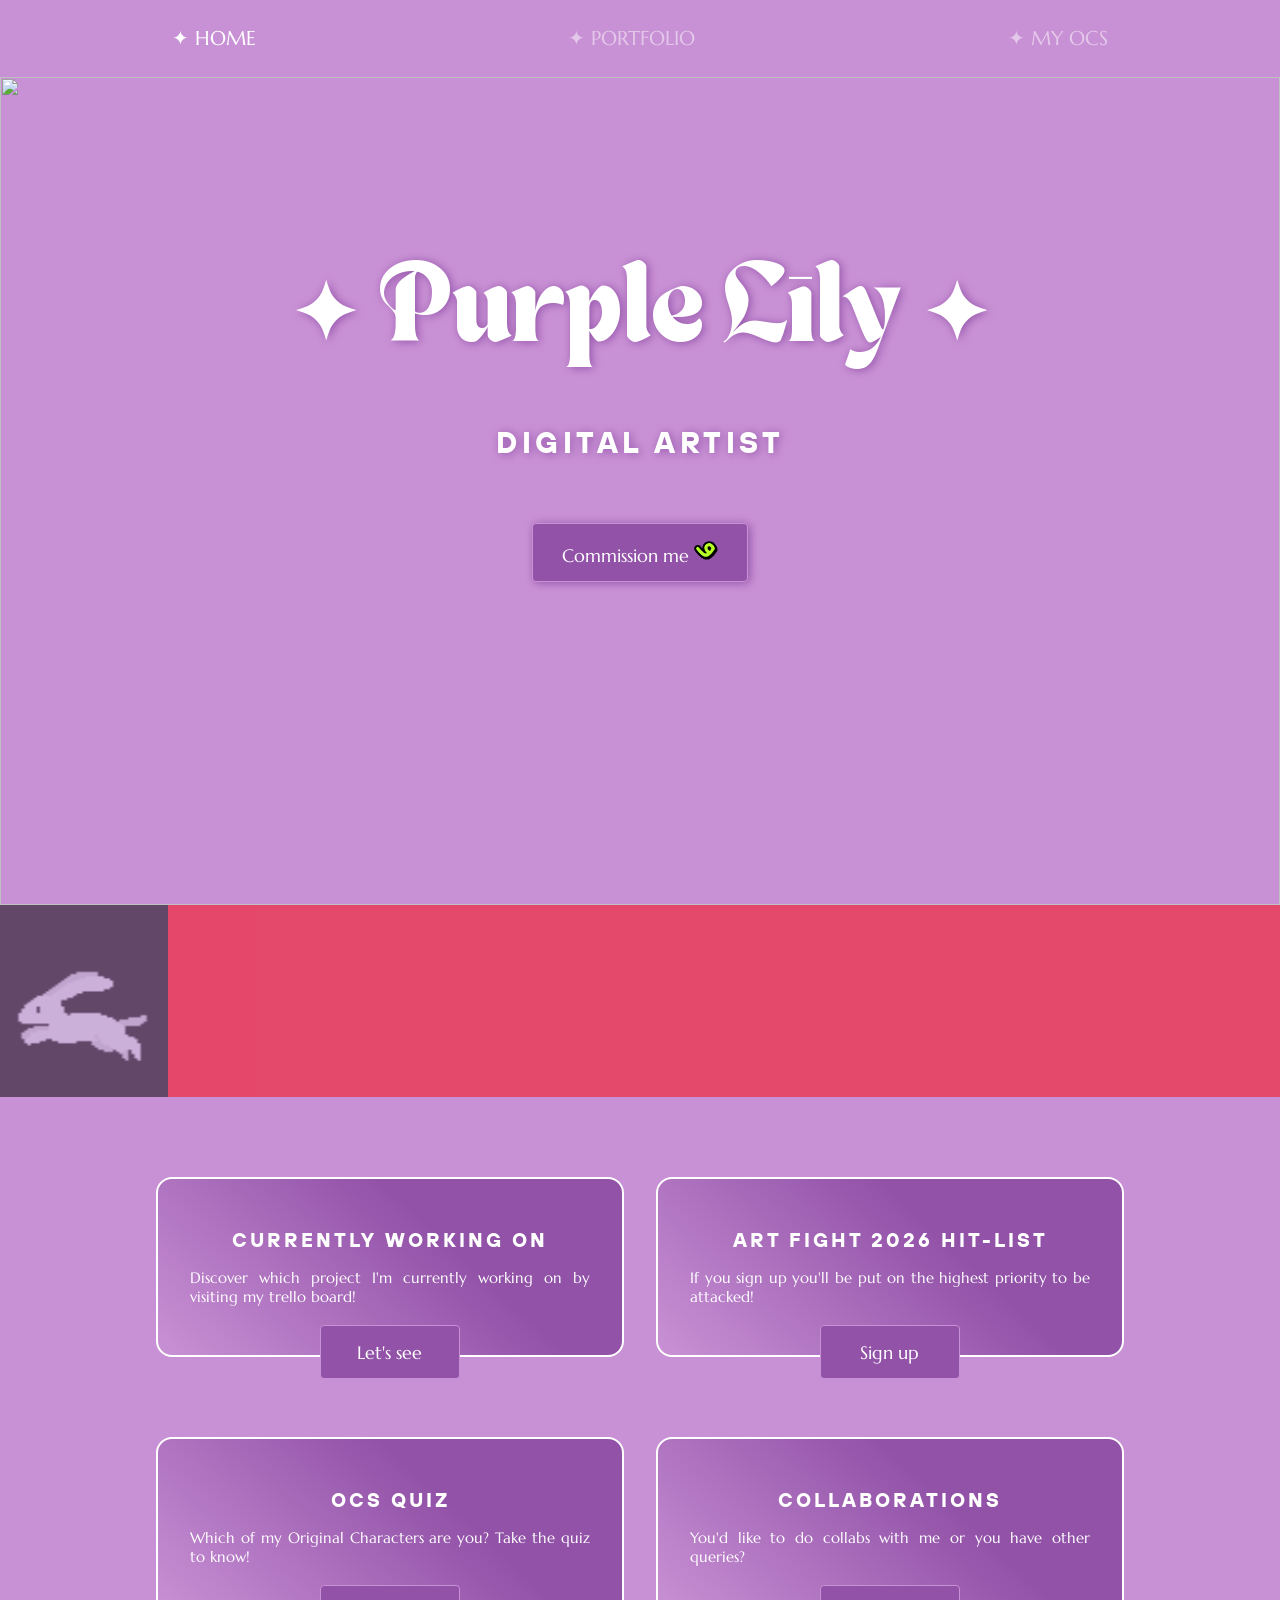
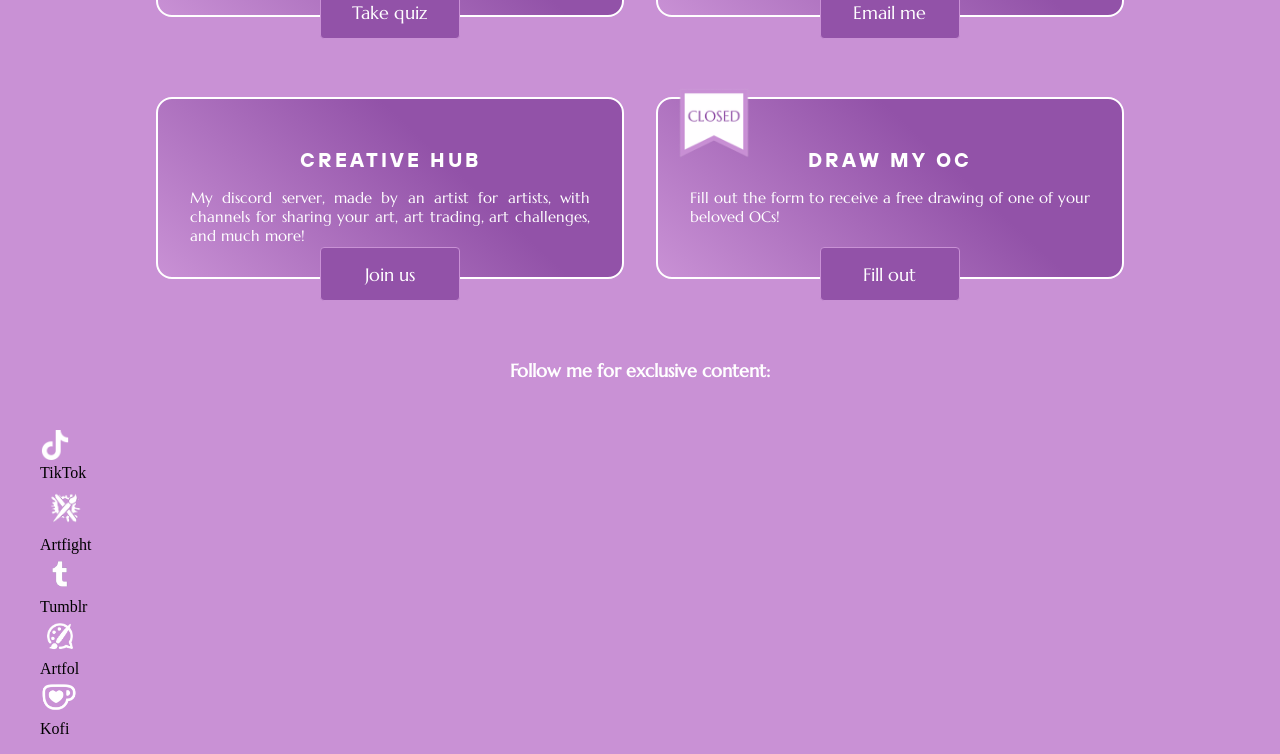
==== commit d688d013: "My OCs page changes" ====
--- a/main.html
+++ b/main.html
@@ -48,7 +48,7 @@
         </div>
     </div>
 
-    <!-- CARDS: add class "closed" to "card" class if it's closed-->
+    <!-- CARDS: add class "closed" near the class "card" class if it's closed-->
     <div style="padding-top: 5rem;"></div>
     <div class="card-group">
         <div class="card">
@@ -83,7 +83,7 @@
                 onclick=" window.open('mailto:purple.lily.art22@gmail.com', '_blank'); return false;">Email me</button>
         </div>
 
-        <div class="card closed2">
+        <div class="card">
             <div class="card-title">CREATIVE HUB</div>
             <div class="card-paragraph">My discord server, made by an artist for artists, with channels for sharing your
                 art, art trading, art challenges, and much more!</div>
@@ -101,7 +101,7 @@
 
     <!-- SOCIALS-->
     <div class="socials-bar">
-        <h1 class="paragraph center">Follow me for exclusive content:</h1>
+        <h1 class="paragraph center" style="margin-bottom: 3rem;">Follow me for exclusive content:</h1>
         <ul class="example-2">
             <li class="icon-content">
                 <a href="https://www.tiktok.com/@purplelily_art" aria-label="TikTok" data-social="TikTok">
--- a/styles.css
+++ b/styles.css
@@ -26,28 +26,31 @@
     --atohi-col2: #f7d058;
     --vhimil-col1: #b3ffcf;
     --vhimil-col2: #f7b9f0;
+    --ningxiu-col1: #bb5c94;
+    --ningxiu-col2: #ecbfdc;
+    --meiying-col1: #957db8;
+    --meiying-col2: #341e45;
     --achlys-col1: #6a0200;
     --achlys-col2: #d8d8d8;
     --lune-col1: #35339e;
     --lune-col2: #1f1e2c;
     --alex-col1: #92a82d;
     --alex-col2: #2e2e2e;
-    --ningxiu-col1: #bb5c94;
-    --ningxiu-col2: #ecbfdc;
-    --meiying-col1: #957db8;
-    --meiying-col2: #341e45;
+    --luan-col1: #ee96e2;
+    --luan-col2: #96cbee;
 
     /* RADIAL GRADIENTS FOR EACH OC */
     --purplelily-rad: radial-gradient(circle, var(--darkpurple) 0%, var(--lightpurple) 100%);
     --atohi-rad1: radial-gradient(circle, var(--atohi-col1) 0%, var(--atohi-col2) 100%);
     --atohi-rad2: radial-gradient(circle, var(--atohi-col2) 0%, var(--atohi-col1) 100%);
     --vhimil-rad: radial-gradient(circle, var(--vhimil-col1) 0%, var(--vhimil-col2) 100%);
+    --ningxiu-rad1: radial-gradient(circle, var(--ningxiu-col1) 0%, var(--ningxiu-col2) 100%);
+    --ningxiu-rad2: radial-gradient(circle, var(--ningxiu-col1) 40%, var(--ningxiu-col2) 100%);
+    --meiying-rad: radial-gradient(circle, var(--meiying-col1) 0%, var(--meiying-col2) 100%);
     --achlys-rad: radial-gradient(circle, var(--achlys-col1) 0%, var(--achlys-col2) 100%);
     --lune-rad: radial-gradient(circle, var(--lune-col1) 0%, var(--lune-col2) 100%);
     --alex-rad: radial-gradient(circle, var(--alex-col1) 0%, var(--alex-col2) 100%);
-    --ningxiu-rad1: radial-gradient(circle, var(--ningxiu-col1) 0%, var(--ningxiu-col2) 100%);
-    --ningxiu-rad2: radial-gradient(circle, var(--ningxiu-col1) 40%, var(--ningxiu-col2) 100%);
-    --meiying-rad: radial-gradient(circle, var(--meiying-col1) 0%, var(--meiying-col2) 100%);
+    --luan-rad: radial-gradient(circle, var(--luan-col1) 0%, var(--luan-col2) 100%);
 
     /* LINEAR 43° GRADIENTS FOR EACH OC */
     --purplelily-line: linear-gradient(43deg, var(--darkpurple) 0%, var(--lightpurple) 100%);
@@ -55,14 +58,16 @@
     --atohi-line2: linear-gradient(43deg, var(--atohi-col2) 0%, var(--atohi-col1) 100%);
     --vhimil-line1: linear-gradient(43deg, var(--vhimil-col1) 0%, var(--vhimil-col2) 100%);
     --vhimil-line2: linear-gradient(43deg, var(--vhimil-col2) 0%, var(--vhimil-col1) 100%);
+    --ningxiu-line: linear-gradient(43deg, var(--ningxiu-col1) 0%, var(--ningxiu-col2) 100%);
+    --meiying-line1: linear-gradient(43deg, var(--meiying-col1) 0%, var(--meiying-col2) 100%);
+    --meiying-line2: linear-gradient(43deg, var(--meiying-col2) 0%, var(--meiying-col1) 100%);
     --achlys-line: linear-gradient(43deg, var(--achlys-col1) 0%, var(--achlys-col2) 100%);
     --lune-line1: linear-gradient(43deg, var(--lune-col1) 0%, var(--lune-col2) 100%);
     --lune-line2: linear-gradient(43deg, var(--lune-col2) 0%, var(--lune-col1) 100%);
     --alex-line1: linear-gradient(43deg, var(--alex-col1) 0%, var(--alex-col2) 100%);
     --alex-line2: linear-gradient(43deg, var(--alex-col2) 0%, var(--alex-col1) 100%);
-    --ningxiu-line: linear-gradient(43deg, var(--ningxiu-col1) 0%, var(--ningxiu-col2) 100%);
-    --meiying-line1: linear-gradient(43deg, var(--meiying-col1) 0%, var(--meiying-col2) 100%);
-    --meiying-line2: linear-gradient(43deg, var(--meiying-col2) 0%, var(--meiying-col1) 100%);
+    --luan-line1: linear-gradient(43deg, var(--luan-col1) 0%, var(--luan-col2) 100%);
+    --luan-line2: linear-gradient(43deg, var(--luan-col2) 0%, var(--luan-col1) 100%);
 
     /* CURSOR: https://sweezy-cursors.com/cursor/plain-purple/ */
 
@@ -73,7 +78,9 @@
     background-color: var(--lightpurple);
     margin: 0;
     padding: 0;
-    cursor: /*url("Other/Cursor/PurpleCursor.png"),*/ auto;
+    cursor:
+        /*url("Other/Cursor/PurpleCursor.png"),*/
+        auto;
 }
 
 .main-title {
@@ -97,7 +104,9 @@
 .button {
     --hover-text: black;
     color: white;
-    cursor: /*url("Other/Cursor/PurplePointer.png"),*/ pointer;
+    cursor:
+        /*url("Other/Cursor/PurplePointer.png"),*/
+        pointer;
     border: 0.063rem solid var(--lightpurple);
     border-radius: 4px;
     padding: 0.8em 1.6em;
@@ -201,6 +210,9 @@
     color: white;
 }
 
+.underlined {
+    text-decoration: underline;
+}
 
 .subtitle {
     font-family: "TT Hoves";
@@ -352,19 +364,19 @@
     list-style: none;
 }
 
-.example-2 {
+.socials {
     display: flex;
     justify-content: center;
     align-items: center;
     padding-left: 0;
 }
 
-.example-2 .icon-content {
-    margin: 0 10px;
+.socials .icon-content {
+    margin: 0 0.6rem;
     position: relative;
 }
 
-.example-2 .icon-content .tooltip {
+.socials .icon-content .tooltip {
     position: absolute;
     top: -30px;
     left: 50%;
@@ -379,13 +391,13 @@
     transition: all 0.3s ease;
 }
 
-.example-2 .icon-content:hover .tooltip {
+.socials .icon-content:hover .tooltip {
     opacity: 1;
     visibility: visible;
-    top: -50px;
-}
-
-.example-2 .icon-content a {
+    top: -40px;
+}
+
+.socials .icon-content a {
     position: relative;
     overflow: hidden;
     display: flex;
@@ -399,27 +411,27 @@
     transition: all 0.3s ease-in-out;
 }
 
-.example-2 .icon-content a:hover {
+.socials .icon-content a:hover {
     box-shadow: 3px 2px 45px 0px rgb(0 0 0 / 12%);
 }
 
-.example-2 .icon-content a img {
+.socials .icon-content a img {
     position: relative;
     z-index: 1;
 }
 
-.example-2 .icon-content a svg {
+.socials .icon-content a svg {
     position: relative;
     z-index: 1;
     width: 30px;
     height: 30px;
 }
 
-.example-2 .icon-content a:hover {
+.socials .icon-content a:hover {
     color: white;
 }
 
-.example-2 .icon-content a .filled {
+.socials .icon-content a .filled {
     position: absolute;
     top: auto;
     bottom: 0;
@@ -430,33 +442,33 @@
     transition: all 0.3s ease-in-out;
 }
 
-.example-2 .icon-content a:hover .filled {
+.socials .icon-content a:hover .filled {
     height: 100%;
 }
 
-.example-2 .icon-content a[data-social="TikTok"] .filled,
-.example-2 .icon-content a[data-social="TikTok"]~.tooltip {
+.socials .icon-content a[data-social="TikTok"] .filled,
+.socials .icon-content a[data-social="TikTok"]~.tooltip {
     background-color: #24262a;
 }
 
-.example-2 .icon-content a[data-social="Artfight"] .filled,
-.example-2 .icon-content a[data-social="Artfight"]~.tooltip {
+.socials .icon-content a[data-social="Artfight"] .filled,
+.socials .icon-content a[data-social="Artfight"]~.tooltip {
     background-color: #5ac8e9;
 }
 
-.example-2 .icon-content a[data-social="Tumblr"] .filled,
-.example-2 .icon-content a[data-social="Tumblr"]~.tooltip {
+.socials .icon-content a[data-social="Tumblr"] .filled,
+.socials .icon-content a[data-social="Tumblr"]~.tooltip {
     background-color: #1c3561;
 }
 
-.example-2 .icon-content a[data-social="Artfol"] .filled,
-.example-2 .icon-content a[data-social="Artfol"]~.tooltip {
+.socials .icon-content a[data-social="Artfol"] .filled,
+.socials .icon-content a[data-social="Artfol"]~.tooltip {
     background: linear-gradient(#ff9ca5,
             #ec7480);
 }
 
-.example-2 .icon-content a[data-social="Kofi"] .filled,
-.example-2 .icon-content a[data-social="Kofi"]~.tooltip {
+.socials .icon-content a[data-social="Kofi"] .filled,
+.socials .icon-content a[data-social="Kofi"]~.tooltip {
     background-color: #ff5a16;
 }
 
@@ -471,10 +483,8 @@
 .card-group {
     display: flex;
     justify-content: center;
-    align-items: start;
     flex-wrap: wrap;
     gap: 2rem;
-    /* padding-top: 5rem; */
 
     .about {
         display: grid;
@@ -570,6 +580,20 @@
 
 }
 
+.wip:after {
+    width: 6rem;
+    height: 6rem;
+    position: absolute;
+    z-index: 1;
+    background-image: url('Other/WorkInProgress.png');
+    background-size: 6rem 6rem;
+    content: '';
+    /* content-visibility: hidden; */
+    left: 0.5rem;
+    top: -1rem;
+
+}
+
 .oc-card {
     --color1: var(--lightpurple);
     --color2: var(--darkpurple);
@@ -582,6 +606,7 @@
     /* margin: 2rem; */
     max-height: 15rem;
     overflow: hidden;
+    position: relative;
 
     img {
         max-height: 10rem;
@@ -609,18 +634,22 @@
     flex-wrap: wrap;
     align-items: center;
     justify-content: space-evenly;
-
     padding-top: 4rem;
-
-
+    padding-bottom: 1.5rem;
 }
 
 .info-group {
-    img {
+    gap: 2rem;
+    display: flex;
+    flex-wrap: wrap;
+    align-items: center;
+    justify-content: center;
+
+    /* img {
         width: 60rem;
         height: 21rem;
         object-fit: cover;
-    }
+    } */
 }
 
 .purplelily {
@@ -678,41 +707,35 @@
         border-color: var(--purplelily-col1) transparent transparent transparent;
     }
 
-    /* .info-group {
-    display: flex;
-    justify-content: center;
-    align-items: center;
-
-    img {
-        width: 60rem;
-        height: 21rem;
-        object-fit: cover;
-    }
-} */
-
-
-
     .info-group {
-        /* container: info-g / inline-size; */
+        img {
+            width: 60vw;
+            /* min-width: 30rem; */
+            object-fit: scale-down;
+        }
+    }
+
+    .fun-fact-group {
+        display: flex;
         gap: 2rem;
+
+        .refsheet {
+            height: 30vw;
+            object-fit: scale-down;
+        }
+    }
+
+    .palette-group {
         display: flex;
         flex-wrap: wrap;
         align-items: center;
         justify-content: center;
 
         img {
-            width: 60vw;
-            /* min-width: 30rem; */
-            object-fit: scale-down;
-        }
-    }
-
-    .fun-fact-group {
-        display: flex;
-        gap: 2rem;
-
-        .refsheet {
-            height: 26rem;
+            width: 23rem;
+            height: 5.4rem;
+            aspect-ratio: auto;
+            padding-top: 1rem;
         }
     }
 }
@@ -775,15 +798,20 @@
     }
 
     .info-group {
-        gap: 2rem;
+        img {
+            width: 60vw;
+            /* min-width: 30rem; */
+            object-fit: scale-down;
+        }
     }
 
     .fun-fact-group {
         display: flex;
         gap: 2rem;
 
-        img {
-            height: 36rem;
+        .refsheet {
+            height: 37vw;
+            object-fit: scale-down;
         }
     }
 
@@ -845,15 +873,20 @@
     }
 
     .info-group {
-        gap: 2rem;
+        img {
+            width: 60vw;
+            /* min-width: 30rem; */
+            object-fit: scale-down;
+        }
     }
 
     .fun-fact-group {
         display: flex;
         gap: 2rem;
 
-        img {
-            height: 30rem;
+        .refsheet {
+            height: 30vw;
+            object-fit: scale-down;
         }
     }
 
@@ -881,7 +914,7 @@
 
     button {
         color: white;
-        background: var(--ningxiu-line2);
+        background: var(--ningxiu-line);
         box-shadow: inset 0 0 1.6em -0.6em var(--ningxiu-col2);
         border: 0.063rem solid var(--ningxiu-col1);
     }
@@ -914,15 +947,20 @@
     }
 
     .info-group {
-        gap: 2rem;
+        img {
+            width: 60vw;
+            /* min-width: 30rem; */
+            object-fit: scale-down;
+        }
     }
 
     .fun-fact-group {
         display: flex;
         gap: 2rem;
 
-        img {
-            height: 30rem;
+        .refsheet {
+            height: 30vw;
+            object-fit: scale-down;
         }
     }
 }
@@ -981,15 +1019,20 @@
     }
 
     .info-group {
-        gap: 2rem;
+        img {
+            width: 60vw;
+            /* min-width: 30rem; */
+            object-fit: scale-down;
+        }
     }
 
     .fun-fact-group {
         display: flex;
         gap: 2rem;
 
-        img {
-            height: 30rem;
+        .refsheet {
+            height: 30vw;
+            object-fit: scale-down;
         }
     }
 
@@ -1051,15 +1094,20 @@
     }
 
     .info-group {
-        gap: 2rem;
+        img {
+            width: 60vw;
+            /* min-width: 30rem; */
+            object-fit: scale-down;
+        }
     }
 
     .fun-fact-group {
         display: flex;
         gap: 2rem;
 
-        img {
-            height: 30rem;
+        .refsheet {
+            height: 30vw;
+            object-fit: scale-down;
         }
     }
 
@@ -1119,15 +1167,20 @@
     }
 
     .info-group {
-        gap: 2rem;
+        img {
+            width: 60vw;
+            /* min-width: 30rem; */
+            object-fit: scale-down;
+        }
     }
 
     .fun-fact-group {
         display: flex;
         gap: 2rem;
 
-        img {
-            height: 30rem;
+        .refsheet {
+            height: 40vw;
+            object-fit: scale-down;
         }
     }
 
@@ -1187,15 +1240,20 @@
     }
 
     .info-group {
-        gap: 2rem;
+        img {
+            width: 60vw;
+            /* min-width: 30rem; */
+            object-fit: scale-down;
+        }
     }
 
     .fun-fact-group {
         display: flex;
         gap: 2rem;
 
-        img {
-            height: 30rem;
+        .refsheet {
+            height: 30vw;
+            object-fit: scale-down;
         }
     }
 
@@ -1218,7 +1276,98 @@
 
 }
 
-.newgallery{
+.luan {
+    .oc-title {
+        color: white;
+        padding-top: 4rem;
+    }
+
+    .mini-title,
+    .paragraph {
+        color: white;
+    }
+
+    .oc-bg {
+        background: var(--luan-rad);
+    }
+
+    .oc-card {
+        background: var(--luan-rad);
+    }
+
+    button {
+        color: white;
+        background: var(--luan-line2);
+        box-shadow: inset 0 0 1.6em -0.6em var(--luan-col1);
+        border: 0.063rem solid var(--luan-col1);
+    }
+
+    .btn-img {
+        filter: invert(12%) sepia(37%) saturate(17%) hue-rotate(5deg) brightness(101%) contrast(86%);
+    }
+
+    .horizontal-card {
+        background-color: var(--luan-col1);
+        background-image: var(--luan-line1);
+        border: 0.125rem solid white;
+    }
+
+    .vertical-card {
+        border: 0.125rem solid white;
+        background-color: var(--luan-col1);
+        background-image: var(--luan-rad);
+    }
+
+    .bubble {
+        background: var(--luan-line1);
+        position: absolute;
+        top: 1.3rem;
+        right: 30rem;
+    }
+
+    .bubble:after {
+        border-color: var(--luan-col1) transparent transparent transparent;
+    }
+
+    .info-group {
+        img {
+            width: 60vw;
+            /* min-width: 30rem; */
+            object-fit: scale-down;
+        }
+    }
+
+    .fun-fact-group {
+        display: flex;
+        gap: 2rem;
+
+        .refsheet {
+            height: 30vw;
+            object-fit: scale-down;
+        }
+    }
+
+
+
+    .oc-card {
+        background: var(--luan-rad);
+    }
+
+    button {
+        color: white;
+        background: var(--luan-line2);
+        box-shadow: inset 0 0 1.6em -0.6em var(--luan-col1);
+        border: 0.063rem solid var(--luan-col1);
+    }
+
+    .btn-img {
+        filter: invert(12%) sepia(37%) saturate(17%) hue-rotate(5deg) brightness(101%) contrast(86%);
+    }
+
+}
+
+
+.newgallery {
     margin: 1.25rem;
 
     border-radius: 1rem;
@@ -1246,7 +1395,6 @@
     gap: 1rem;
 
     padding: 1.35rem;
-
 }
 
 .emotes img {
@@ -1262,7 +1410,7 @@
 
 
 .banner-container {
-    margin-top: 80px;
+    margin-top: 1.25rem;
 
     .buttons {
         position: relative;
@@ -1282,6 +1430,14 @@
             position: relative;
         }
     }
+}
+
+.video-hero {
+    width: 100%;
+    height: 60%;
+    position: absolute;
+    object-fit: cover;
+    z-index: 0;
 }
 
 .banner-container video {
@@ -1334,7 +1490,9 @@
     position: relative;
     height: 2.8em;
     padding-right: 3.3em;
-    cursor: /*url("Other/Cursor/PurplePointer.png"),*/ pointer;
+    cursor:
+        /*url("Other/Cursor/PurplePointer.png"),*/
+        pointer;
     margin-top: 2rem;
 }
 
@@ -1397,7 +1555,9 @@
     display: inline-flex;
     justify-content: center;
     align-items: center;
-    cursor: /*url("Other/Cursor/PurplePointer.png"),*/ pointer;
+    cursor:
+        /*url("Other/Cursor/PurplePointer.png"),*/
+        pointer;
 }
 
 /* DA RIFARE */
@@ -1407,6 +1567,7 @@
 
     width: var(--horiz-card-width);
     height: var(--horiz-card-height);
+
     border-radius: 1rem;
     background-color: var(--darkpurple);
     background-image: linear-gradient(90deg, var(--darkpurple) 0%, var(--lightpurple) 100%);
@@ -1414,17 +1575,23 @@
     margin-bottom: 2rem;
     padding: 1.5rem;
 
-    .pl-profile {
+    .oc-profile {
         width: 14rem;
         height: 14rem;
         border-radius: 100%;
         z-index: 0;
     }
 
-    .pl-hairpalette {
-        width: 29rem;
+    .hairpalette {
+        width: auto;
         height: 6rem;
-        padding-top: 1rem;
+        padding-top: 0.5rem;
+    }
+
+    .eyepalette {
+        width: auto;
+        height: 5.2rem;
+        padding-top: 0.5rem;
     }
 }
 
@@ -1535,8 +1702,11 @@
     display: grid;
     grid-template-areas: "item-1 . "
         ". item-2"
-        "item-3 ."
-
+        "item-3 .";
+    max-height: 17.5rem;
+    align-items: center;
+    /* gap: 2rem; */
+    row-gap: 2rem;
 }
 
 .three-emotes img {
@@ -1576,6 +1746,22 @@
     }
 }
 
+.emotes-column {
+    display: grid;
+    margin: 1.25rem;
+
+    grid-template-columns: repeat(auto-fill, 5rem);
+    justify-content: space-around;
+    gap: 1rem;
+
+    padding: 1.35rem;
+
+    img {
+        width: 5rem;
+        height: 5rem;
+    }
+}
+
 html {
     scroll-behavior: smooth;
     box-sizing: border-box;
@@ -1584,12 +1770,13 @@
 .color-palette {
     display: flex;
     flex-direction: row;
-    justify-content: space-around;
+    justify-content: center;
+    align-items: center;
     flex-wrap: wrap;
-    padding-bottom: 2rem;
-}
-
-.pl-profile-pic:hover .bubble {
+    gap: 2rem;
+}
+
+.oc-profile-pic:hover .bubble {
     opacity: 1;
     transition: 0.5s;
 }
